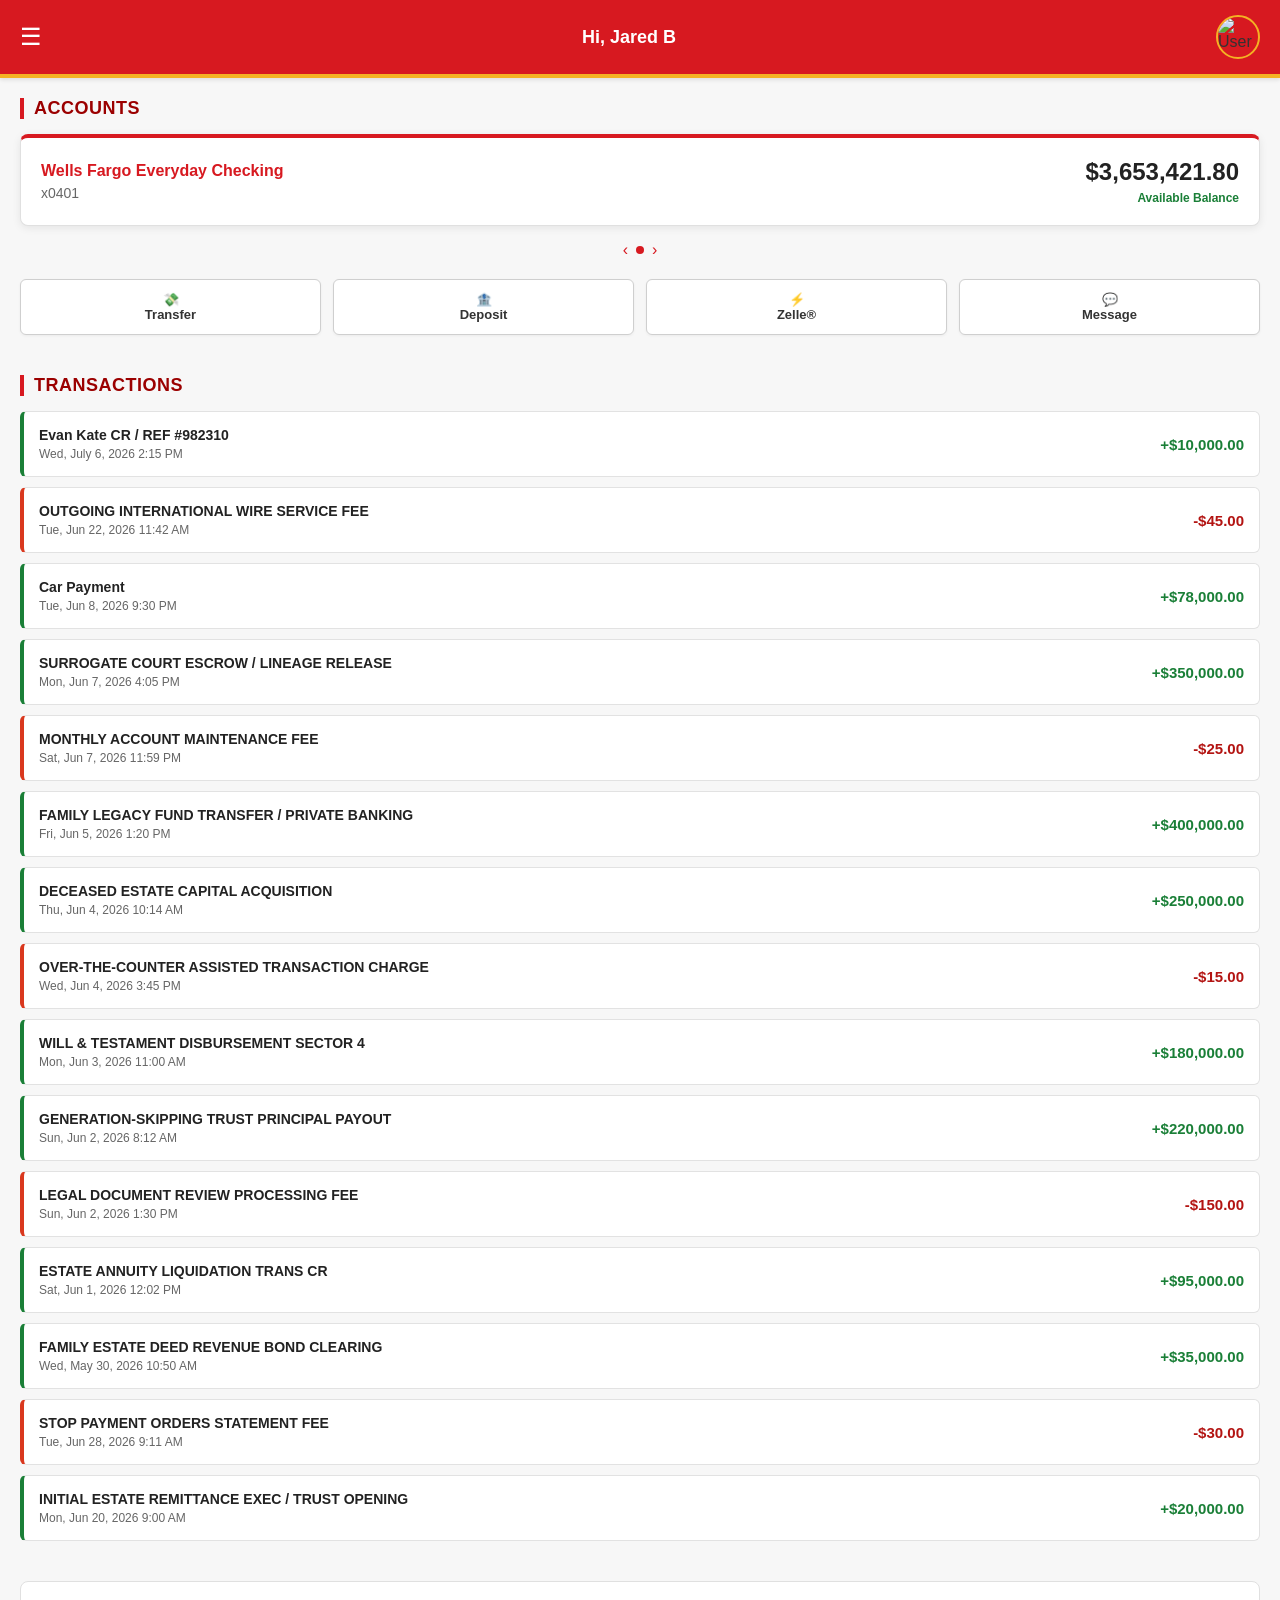
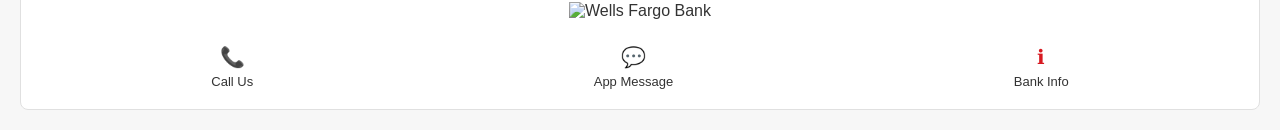
==== otherhtml/login.html @ 482ffc39 "Initial commit" ====
<!DOCTYPE html>
<html lang="en">
<head>
<meta charset="UTF-8">
<meta name="viewport" content="width=device-width, initial-scale=1.0, maximum-scale=1.0, user-scalable=no">
<link rel="stylesheet" href="../Othercss/login.css">
<title>Wells Fargo - Account Dashboard</title>
<style>
/* OFFICIAL WELLS FARGO BRAND COLORS & STYLING */
body {
background-color: #f7f7f7; /* Clean, professional light background */
color: #333333;
font-family: "Segoe UI", -apple-system, BlinkMacSystemFont, Roboto, Helvetica, Arial, sans-serif;
margin: 0;
padding: 0;
box-sizing: border-box;
}

/* HEADER */
.top-header {
background-color: #D71920; /* Wells Fargo Red */
display: flex;
align-items: center;
justify-content: space-between;
padding: 15px 20px;
border-bottom: 4px solid #F4B223; /* Wells Fargo Gold Strip */
box-shadow: 0 2px 4px rgba(0,0,0,0.1);
}
.menu-icon {
font-size: 24px;
cursor: pointer;
color: #ffffff;
}
.user-info h2 {
margin: 0;
font-size: 18px;
font-weight: 600;
color: #ffffff;
}
.profile-pic {
width: 40px;
height: 40px;
border-radius: 50%;
border: 2px solid #F4B223;
object-fit: cover;
}

/* SECTIONS */
section {
padding: 20px;
}
h3 {
color: #9B0000; /* Rich Crimson Accent */
font-size: 18px;
margin-top: 0;
margin-bottom: 15px;
border-left: 4px solid #D71920;
padding-left: 10px;
text-transform: uppercase;
font-weight: 700;
letter-spacing: 0.5px;
}

/* ACCOUNT CARD */
.account-card {
background: #ffffff;
color: #333333;
border-radius: 8px;
padding: 20px;
display: flex;
justify-content: space-between;
align-items: center;
box-shadow: 0 2px 8px rgba(0,0,0,0.08);
border: 1px solid #e0e0e0;
border-top: 4px solid #D71920;
}
.account-type {
font-size: 16px;
font-weight: bold;
color: #D71920;
margin: 0 0 5px 0;
}
.account-number {
color: #666666;
margin: 0;
font-size: 14px;
}
.balance {
font-size: 24px;
font-weight: 700;
color: #222222;
margin: 0 0 5px 0;
}
.available {
text-align: right;
color: #1a7f37;
font-weight: 600;
margin: 0;
font-size: 12px;
}

/* SWIPE INDICATOR */
.swipe-indicator {
display: flex;
justify-content: center;
align-items: center;
margin: 15px 0;
color: #D71920;
}
.swipe-indicator .dot {
height: 8px;
width: 8px;
background-color: #D71920;
border-radius: 50%;
margin: 0 8px;
}

/* ACTION BUTTONS */
.action-buttons {
display: grid;
grid-template-columns: repeat(4, 1fr);
gap: 12px;
margin-top: 20px;
}
.action-btn {
background-color: #ffffff;
border: 1px solid #cfcfcf;
border-radius: 6px;
color: #333333;
text-decoration: none;
text-align: center;
padding: 12px 5px;
font-size: 13px;
font-weight: 600;
box-shadow: 0 1px 3px rgba(0,0,0,0.05);
transition: all 0.2s ease;
}
.action-btn:hover {
border-color: #D71920;
background-color: #fff8f8;
color: #D71920;
}

/* TRANSACTION CARDS */
.transaction-list {
display: flex;
flex-direction: column;
gap: 10px;
}
.transaction-card {
background-color: #ffffff;
border-radius: 6px;
padding: 15px;
display: grid;
grid-template-columns: 1fr auto;
align-items: center;
border: 1px solid #e2e2e2;
border-left: 4px solid #a0a0a0;
}
.transaction-card.credit-border {
border-left: 4px solid #1a7f37; /* Green edge for incoming inheritance */
}
.transaction-card.debit-border {
border-left: 4px solid #d9381e; /* Red edge for bank charges */
}
.transaction-card .title {
font-weight: 600;
color: #222222;
margin: 0;
font-size: 14px;
}
.transaction-card .date {
color: #666666;
font-size: 12px;
margin: 4px 0 0 0;
grid-column: 1;
}
.transaction-card .amount {
font-weight: 700;
margin: 0;
font-size: 15px;
grid-row: 1 / span 2;
grid-column: 2;
text-align: right;
}
.transaction-card .amount.positive {
color: #1a7f37;
}
.transaction-card .amount.negative {
color: #b31412;
}

/* CONTACT SECTION */
.contact-section {
background-color: #ffffff;
margin: 20px;
border-radius: 8px;
padding: 20px;
text-align: center;
border: 1px solid #e0e0e0;
}
.bank-logo {
max-width: 160px;
margin-bottom: 15px;
}
.contact-actions {
display: flex;
justify-content: space-around;
margin-top: 10px;
}
.contact-item {
cursor: pointer;
}
.contact-item p {
margin: 5px 0 0 0;
font-size: 13px;
color: #333333;
font-weight: 500;
}
.contact-item .icon {
font-size: 20px;
color: #D71920;
}

/* SIDE MENU OVERLAY */
.side-menu {
position: fixed;
top: 0;
left: -100%;
width: 280px;
height: 100%;
background-color: #ffffff;
box-shadow: 4px 0 15px rgba(0,0,0,0.15);
transition: left 0.3s ease;
z-index: 1000;
}
.menu-header {
display: flex;
justify-content: space-between;
align-items: center;
padding: 20px;
background-color: #D71920;
}
.menu-logo {
max-width: 130px;
}
.close-btn {
font-size: 22px;
color: #ffffff;
cursor: pointer;
}
.menu-divider {
height: 4px;
background-color: #F4B223;
}
.menu-list {
list-style: none;
padding: 0;
margin: 0;
}
.menu-item {
border-bottom: 1px solid #eeeeee;
}
.menu-item a, .menu-item > span {
display: flex;
align-items: center;
padding: 15px 20px;
color: #333333;
text-decoration: none;
font-size: 15px;
font-weight: 500;
}
.menu-item .icon {
margin-right: 15px;
font-size: 18px;
color: #D71920;
}
.menu-item.active {
background-color: #fff4f4;
border-left: 4px solid #D71920;
}
.menu-item.active a {
color: #D71920;
font-weight: 600;
}
</style>
</head>
<body>

<header class="top-header">
<div class="menu-icon" onclick="openMenu()">&#9776;</div>
<div class="user-info">
<h2>Hi, Jared B</h2>
</div>
<img src="" class="profile-pic" alt="User">
</header>

<section class="account-section">
<h3>Accounts</h3>

<div class="account-card">
<div class="account-details">
<p class="account-type">Wells Fargo Everyday Checking</p>
<p class="account-number">x0401</p>
</div>
<div class="account-balance">
<p class="balance" id="dashboardBalanceDisplay">$10,000.00</p>
<p class="available">Available Balance</p>
</div>
</div>

<div class="swipe-indicator">
<span class="arrow">&#8249;</span>
<span class="dot"></span>
<span class="arrow">&#8250;</span>
</div>

<div class="action-buttons">
<a href="./transfer.html" class="action-btn">
💸<br>Transfer
</a>
<a href="./Deposit.html" class="action-btn">
🏦<br>Deposit
</a>
<a href="./zelle.html" class="action-btn">
⚡<br>Zelle®
</a>
<a href="" class="action-btn">
💬<br>Message
</a>
</div>
</section>

<section class="transaction-section">
<h3>Transactions</h3>

<div class="transaction-list" id="dynamicTransactionList">

<div class="transaction-card credit-border">
<p class="title">Evan Kate CR / REF #982310</p>
<p class="date">Wed, July 6, 2026 2:15 PM</p>
<p class="amount positive">+$10,000.00</p>
</div>

<div class="transaction-card debit-border">
<p class="title">OUTGOING INTERNATIONAL WIRE SERVICE FEE</p>
<p class="date">Tue, Jun 22, 2026 11:42 AM</p>
<p class="amount negative">-$45.00</p>
</div>

<div class="transaction-card credit-border">
<p class="title">Car Payment</p>
<p class="date">Tue, Jun 8, 2026 9:30 PM</p>
<p class="amount positive">+$78,000.00</p>
</div>

<div class="transaction-card credit-border">
<p class="title">SURROGATE COURT ESCROW / LINEAGE RELEASE</p>
<p class="date">Mon, Jun 7, 2026 4:05 PM</p>
<p class="amount positive">+$350,000.00</p>
</div>

<div class="transaction-card debit-border">
<p class="title">MONTHLY ACCOUNT MAINTENANCE FEE</p>
<p class="date">Sat, Jun 7, 2026 11:59 PM</p>
<p class="amount negative">-$25.00</p>
</div>

<div class="transaction-card credit-border">
<p class="title">FAMILY LEGACY FUND TRANSFER / PRIVATE BANKING</p>
<p class="date">Fri, Jun 5, 2026 1:20 PM</p>
<p class="amount positive">+$400,000.00</p>
</div>

<div class="transaction-card credit-border">
<p class="title">DECEASED ESTATE CAPITAL ACQUISITION</p>
<p class="date">Thu, Jun 4, 2026 10:14 AM</p>
<p class="amount positive">+$250,000.00</p>
</div>

<div class="transaction-card debit-border">
<p class="title">OVER-THE-COUNTER ASSISTED TRANSACTION CHARGE</p>
<p class="date">Wed, Jun 4, 2026 3:45 PM</p>
<p class="amount negative">-$15.00</p>
</div>

<div class="transaction-card credit-border">
<p class="title">WILL & TESTAMENT DISBURSEMENT SECTOR 4</p>
<p class="date">Mon, Jun 3, 2026 11:00 AM</p>
<p class="amount positive">+$180,000.00</p>
</div>

<div class="transaction-card credit-border">
<p class="title">GENERATION-SKIPPING TRUST PRINCIPAL PAYOUT</p>
<p class="date">Sun, Jun 2, 2026 8:12 AM</p>
<p class="amount positive">+$220,000.00</p>
</div>

<div class="transaction-card debit-border">
<p class="title">LEGAL DOCUMENT REVIEW PROCESSING FEE</p>
<p class="date">Sun, Jun 2, 2026 1:30 PM</p>
<p class="amount negative">-$150.00</p>
</div>

<div class="transaction-card credit-border">
<p class="title">ESTATE ANNUITY LIQUIDATION TRANS CR</p>
<p class="date">Sat, Jun 1, 2026 12:02 PM</p>
<p class="amount positive">+$95,000.00</p>
</div>

<div class="transaction-card credit-border">
<p class="title">FAMILY ESTATE DEED REVENUE BOND CLEARING</p>
<p class="date">Wed, May 30, 2026 10:50 AM</p>
<p class="amount positive">+$35,000.00</p>
</div>

<div class="transaction-card debit-border">
<p class="title">STOP PAYMENT ORDERS STATEMENT FEE</p>
<p class="date">Tue, Jun 28, 2026 9:11 AM</p>
<p class="amount negative">-$30.00</p>
</div>

<div class="transaction-card credit-border">
<p class="title">INITIAL ESTATE REMITTANCE EXEC / TRUST OPENING</p>
<p class="date">Mon, Jun 20, 2026 9:00 AM</p>
<p class="amount positive">+$20,000.00</p>
</div>

</div>
</section>

<section class="contact-section">
<div class="contact-card" style="box-shadow: none; padding: 0; border: none;">
<img src="../Photos/weellls.jpg" class="bank-logo" alt="Wells Fargo Bank">

<div class="contact-actions">
<div class="contact-item">
<span class="icon">📞</span>
<p>Call Us</p>
</div>
<div class="contact-item">
<span class="icon">💬</span>
<p>App Message</p>
</div>
<div class="contact-item">
<span class="icon">ℹ</span>
<p>Bank Info</p>
</div>
</div>
</div>
</section>

<div id="sideMenu" class="side-menu">
<div class="menu-header">
<img src="../Photos/" class="menu-logo" alt="Wells Fargo">
<span class="close-btn" onclick="closeMenu()">✕</span>
</div>

<div class="menu-divider"></div>

<ul class="menu-list">
<li class="menu-item active">
<a href="./login.html">
<span class="icon">▦</span>
<span>Account Summary</span>
</a>
</li>
<li class="menu-item">
<span class="icon">💬</span>
<span>Messages</span>
</li>
<li class="menu-item">
<a href="./login.html">
<span class="icon">👛</span>
<span>Brokerage & Accounts</span>
</a>
</li>
<li class="menu-item">
<a href="./transfer.html">
<span class="icon">🔄</span>
<span>Transfer & Pay</span>
</a>
</li>
<li class="menu-item">
<a href="./Deposit.html">
<span class="icon">⬇</span>
<span>Mobile Deposit</span>
</a>
</li>
<li class="menu-item">
<span class="icon">❓</span>
<span>Help & Support</span>
</li>
<li class="menu-item">
<a href="./Profile.html">
<span class="icon">👤</span>
<span>Profile Settings</span>
</a>
</li>
<li class="menu-item">
<a href="./login.html">
<span class="icon">⏻</span>
<span>Sign Out</span>
</a>
</li>
</ul>
</div>

<script>
function openMenu() {
document.getElementById("sideMenu").style.left = "0";
}

function closeMenu() {
document.getElementById("sideMenu").style.left = "-100%";
}

// Execution logic to update fields upon window initialization
window.onload = function() {
const dashboardBalanceDisplay = document.getElementById("dashboardBalanceDisplay");
const dynamicTransactionList = document.getElementById("dynamicTransactionList");

// Evaluate state parameters
let cachedBalance = localStorage.getItem('accountBalance');
if (!cachedBalance) {
cachedBalance = 3653421.80;
localStorage.setItem('accountBalance', cachedBalance);
} else {
cachedBalance = parseFloat(cachedBalance);
}

// Bind calculations to user target interfaces
dashboardBalanceDisplay.innerText = `$${cachedBalance.toLocaleString('en-US', { minimumFractionDigits: 2, maximumFractionDigits: 2 })}`;

// Process dynamic historical entry structures
let items = JSON.parse(localStorage.getItem('transactionHistory')) || [];

items.forEach(item => {
const element = document.createElement('div');
element.className = 'transaction-card debit-border';
element.innerHTML = `
<p class="title">${item.title}</p>
<p class="date">${item.date}</p>
<p class="amount negative">${item.amount}</p>
`;
// Prepends new transfers above historical bank records
dynamicTransactionList.insertBefore(element, dynamicTransactionList.firstChild);
});
}
</script>

</body>
</html>
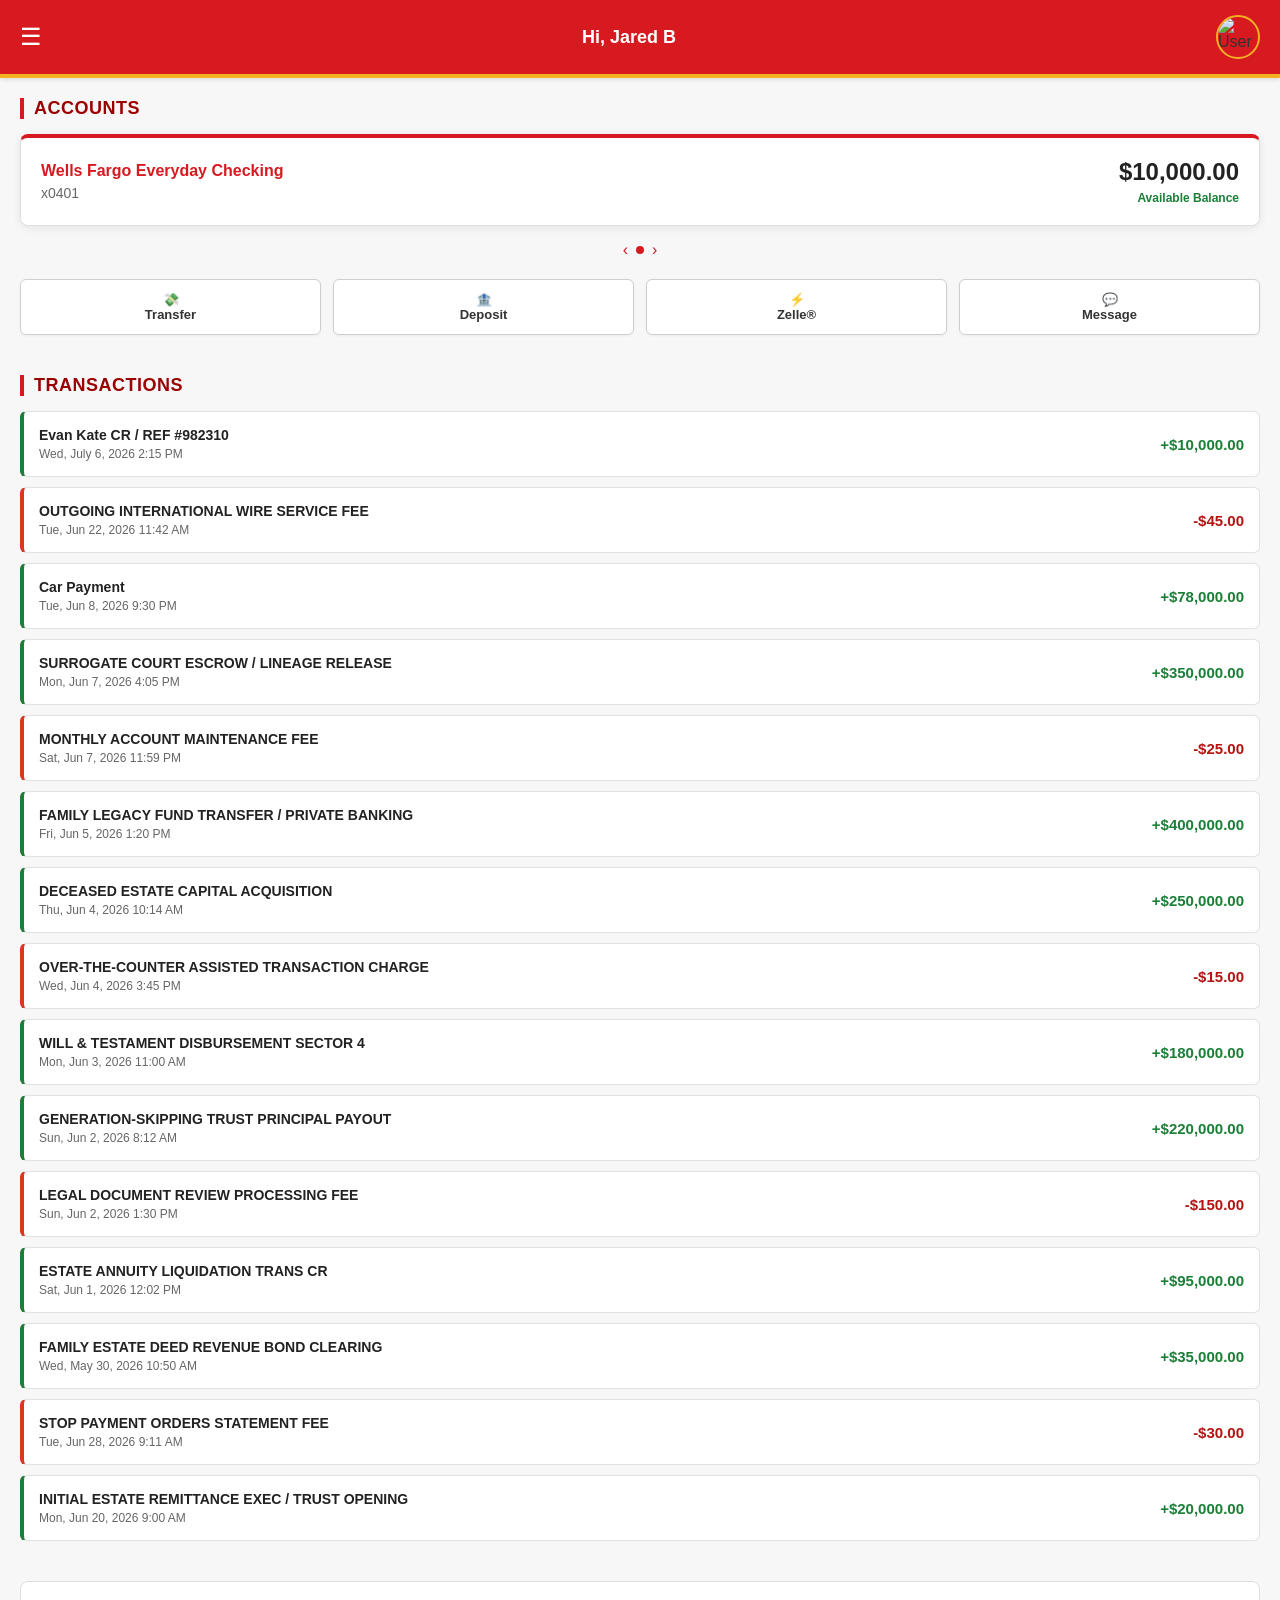
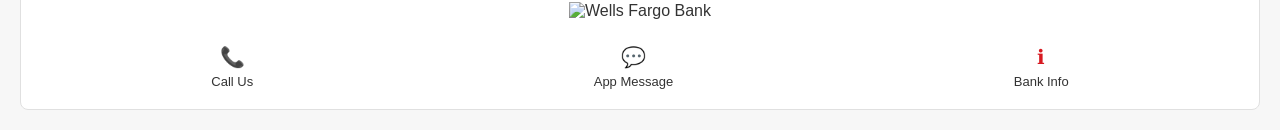
==== commit d40ff582: "Refactor authentication logic" ====
--- a/otherhtml/login.html
+++ b/otherhtml/login.html
@@ -523,7 +523,7 @@
 // Evaluate state parameters
 let cachedBalance = localStorage.getItem('accountBalance');
 if (!cachedBalance) {
-cachedBalance = 3653421.80;
+cachedBalance = 10000.00;
 localStorage.setItem('accountBalance', cachedBalance);
 } else {
 cachedBalance = parseFloat(cachedBalance);
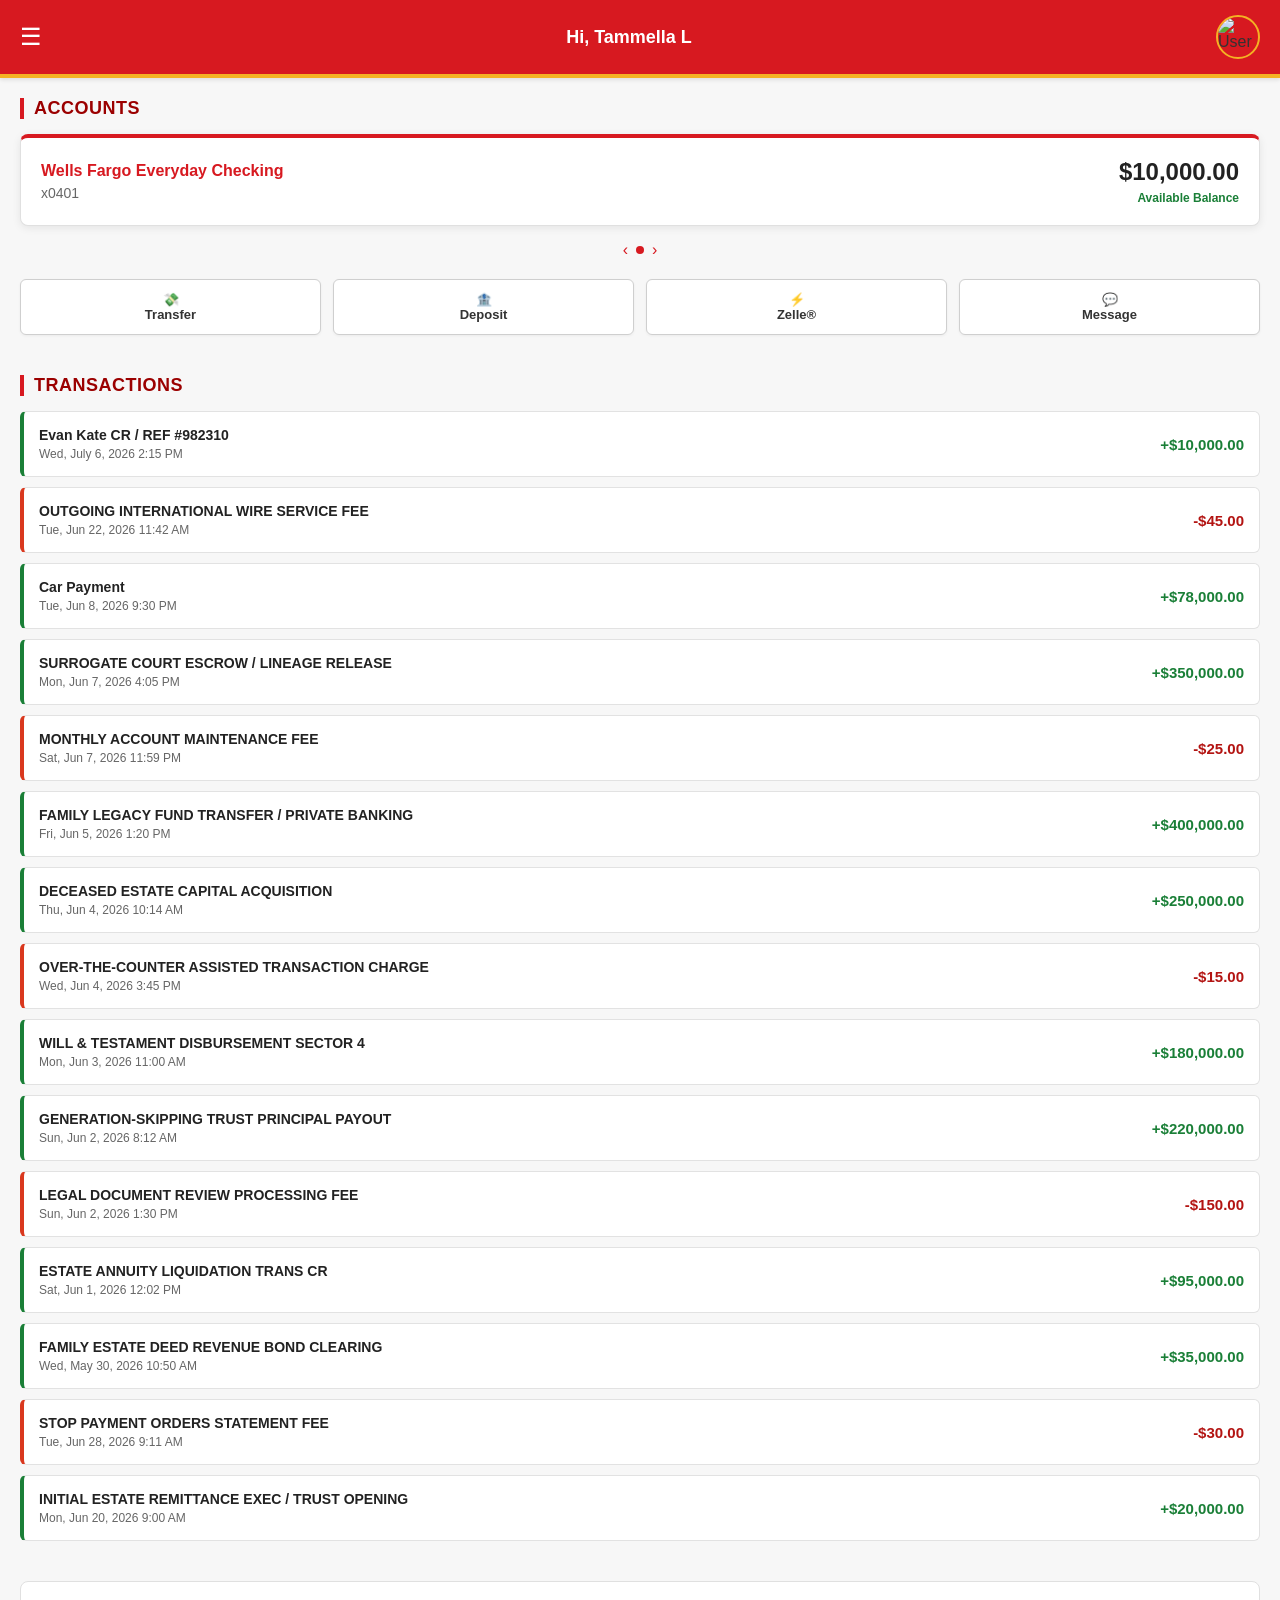
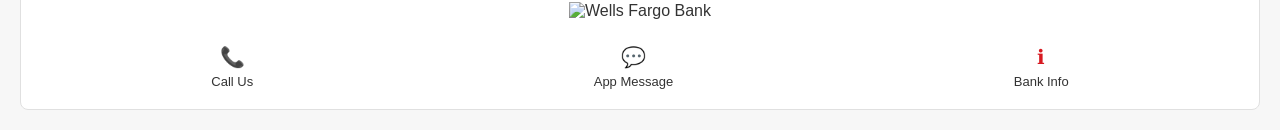
==== commit b6cd371f: "Refactor authentication logic" ====
--- a/otherhtml/login.html
+++ b/otherhtml/login.html
@@ -290,7 +290,7 @@
 <header class="top-header">
 <div class="menu-icon" onclick="openMenu()">&#9776;</div>
 <div class="user-info">
-<h2>Hi, Jared B</h2>
+<h2>Hi, Tammella L</h2>
 </div>
 <img src="" class="profile-pic" alt="User">
 </header>
@@ -506,48 +506,3 @@
 </ul>
 </div>
 
-<script>
-function openMenu() {
-document.getElementById("sideMenu").style.left = "0";
-}
-
-function closeMenu() {
-document.getElementById("sideMenu").style.left = "-100%";
-}
-
-// Execution logic to update fields upon window initialization
-window.onload = function() {
-const dashboardBalanceDisplay = document.getElementById("dashboardBalanceDisplay");
-const dynamicTransactionList = document.getElementById("dynamicTransactionList");
-
-// Evaluate state parameters
-let cachedBalance = localStorage.getItem('accountBalance');
-if (!cachedBalance) {
-cachedBalance = 10000.00;
-localStorage.setItem('accountBalance', cachedBalance);
-} else {
-cachedBalance = parseFloat(cachedBalance);
-}
-
-// Bind calculations to user target interfaces
-dashboardBalanceDisplay.innerText = `$${cachedBalance.toLocaleString('en-US', { minimumFractionDigits: 2, maximumFractionDigits: 2 })}`;
-
-// Process dynamic historical entry structures
-let items = JSON.parse(localStorage.getItem('transactionHistory')) || [];
-
-items.forEach(item => {
-const element = document.createElement('div');
-element.className = 'transaction-card debit-border';
-element.innerHTML = `
-<p class="title">${item.title}</p>
-<p class="date">${item.date}</p>
-<p class="amount negative">${item.amount}</p>
-`;
-// Prepends new transfers above historical bank records
-dynamicTransactionList.insertBefore(element, dynamicTransactionList.firstChild);
-});
-}
-</script>
-
-</body>
-</html>
